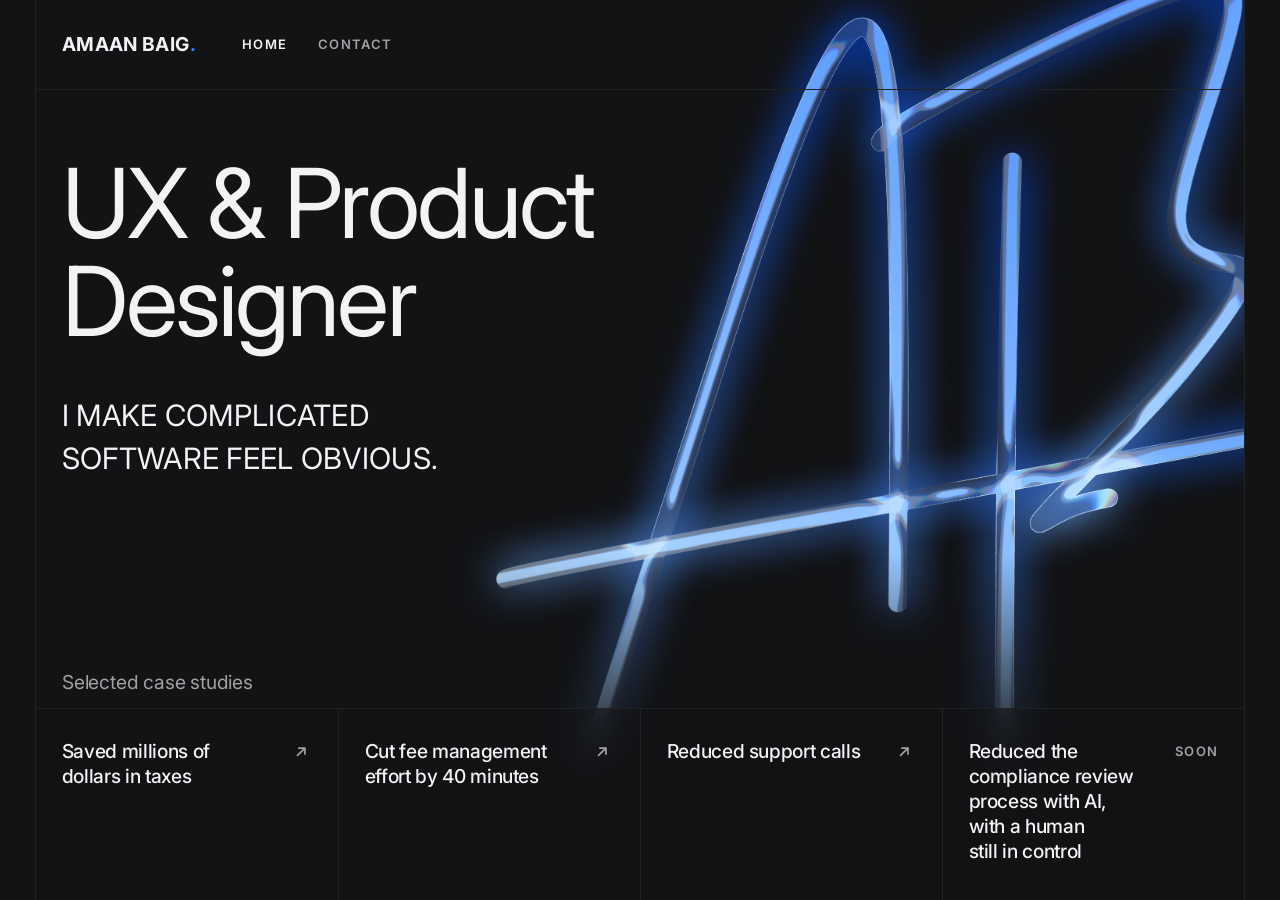
==== index.html @ fe2ef06a "Home: the fourth case study's title, description and preview screens The fourth card now reads "Redu" ====
<!doctype html>
<html lang="en">
<head>
  <meta charset="utf-8">
  <meta name="viewport" content="width=device-width, initial-scale=1">
  <title>Amaan Baig · UX &amp; Product Designer</title>
  <meta name="description" content="Amaan Baig, UX &amp; Product Designer. I make complicated software feel obvious.">
  <link rel="preconnect" href="https://fonts.googleapis.com">
  <link rel="preconnect" href="https://fonts.gstatic.com" crossorigin>
  <link rel="stylesheet" href="https://fonts.googleapis.com/css2?family=Inter:ital,opsz,wght@0,14..32,100..900;1,14..32,100..900&display=swap">
  <link rel="stylesheet" href="styles.css?v=home29">
  <link rel="stylesheet" href="case-studies/case-study.css?v=home29">
  <link rel="stylesheet" href="home.css?v=home29">
</head>
<body>
  <main class="page">
    <!-- has-bg: the signature behind the first screen, with frosted cards and readability patches; drop it to hide them -->
    <div class="home-screen has-bg">
      <header class="site-head">
        <a class="logo" href="./">Amaan Baig<span>.</span></a>
        <nav class="site-nav" aria-label="Main"><a href="./" aria-current="page">Home</a><a href="contact/">Contact</a></nav>
      </header>

      <section class="statement" aria-label="About">
        <h1 class="hero-title">UX &amp; Product Designer</h1>
        <p class="tagline">I make complicated software feel obvious.</p>
      </section>

      <section class="work" aria-labelledby="work-title">
        <header class="sec-head">
          <h2 class="sec-title" id="work-title">Selected case studies</h2>
        </header>
        <div class="cs-list">
          <a class="cs-card" href="case-studies/global-incentive-fee-awards/" data-shot="GIFAcasestudyimages/GIFAherocenter.png">
            <div class="cs-text">
              <h3>Saved millions of dollars in taxes</h3>
              <p>By improving stakeholder visibility and coordination across a complex, multi-stakeholder process.</p>
            </div>
            <span class="cs-arrow" aria-hidden="true"><svg viewBox="0 0 16 16"><path d="M4.5 11.5l7-7M5.5 4.5h6v6"/></svg></span>
          </a>
          <a class="cs-card" href="case-studies/fee-management/" data-shot="Feemanagementcasestudyimages/Heroleft.png">
            <div class="cs-text">
              <h3>Cut fee management effort by 40 minutes</h3>
              <p>By reducing the fee templates a single classroom needed from an average of 9&nbsp;to&nbsp;1.</p>
            </div>
            <span class="cs-arrow" aria-hidden="true"><svg viewBox="0 0 16 16"><path d="M4.5 11.5l7-7M5.5 4.5h6v6"/></svg></span>
          </a>
          <a class="cs-card" href="case-studies/creating-automation/" data-shot="Creatingautomationcasestudyimages/Group%201321317990.png">
            <div class="cs-text">
              <h3>Reduced support calls</h3>
              <p>By making it easy to create a new automation.</p>
            </div>
            <span class="cs-arrow" aria-hidden="true"><svg viewBox="0 0 16 16"><path d="M4.5 11.5l7-7M5.5 4.5h6v6"/></svg></span>
          </a>
          <!-- coming soon: placeholder until the fourth case study is written -->
          <!-- the case study to come: its preview pairs two screens (data-shot in front, data-shot-back behind) -->
          <div class="cs-card soon" data-shot="Stampcasestudyimages/Hero%20Image%20Left.png" data-shot-back="Stampcasestudyimages/Hero%20Image%20right.png">
            <div class="cs-text">
              <h3>Reduced the compliance review process with AI, with a human still in control</h3>
              <p>By designing an AI feature that does all the review work and suggests a final action, with AI reasoning and evidence for humans.</p>
            </div>
          </div>
        </div>
      </section>

    </div>
  </main>
  <script src="home.js?v=home29" defer></script>
</body>
</html>
---- styles.css ----
:root {
  --bg: #121315;
  --stroke: #202123;
  --text: #F2F3F5;
  --text-2: #A1A2A4;
  --surface: #F7F8FA;
  --ghost: #1B1C1F;
  --accent: linear-gradient(180deg, #6BABFF 0%, #0051FF 100%); /* light at the top, deep at the bottom */
  --accent-solid: #367FFF; /* the gradient's midpoint, for small solid marks (squares, dashes) */
  --accent-deep: #0051FF;  /* the gradient's deep end, for hover fills */

  --columns: 4;
  --gutter: 2.75vw;
  --col: calc((100vw - 2 * var(--gutter)) / 4);
  --pad: clamp(20px, 2vw, 32px);
  --ease: cubic-bezier(.16, 1, .3, 1);
}

*,
*::before,
*::after {
  box-sizing: border-box;
}

html,
body {
  margin: 0;
  min-height: 100%;
}

body {
  min-height: 100vh;
  background: var(--bg);
  color: var(--text);
  font-family: "Inter", system-ui, -apple-system, "Segoe UI", Roboto, sans-serif;
  -webkit-font-smoothing: antialiased;
}

/* Fixed background of evenly spaced vertical strokes */
.grid-lines {
  position: fixed;
  inset: 0 var(--gutter);
  display: grid;
  grid-template-columns: repeat(var(--columns), 1fr);
  border-right: 1px solid var(--stroke);
  pointer-events: none;
  z-index: 0;
}

.grid-lines span {
  border-left: 1px solid var(--stroke);
}

.page {
  position: relative;
  z-index: 1;
  min-height: 100vh;
  padding: 0 var(--gutter);
}
---- case-studies/case-study.css ----
/* Case study, divider style (cs1v1.5). Tokens live in /styles.css.
   No background grid: structure comes from real dividers only. Each section is a framed panel that fills
   one screen, so a single scroll snaps cleanly from one section to the next. Layout runs on 3 columns. */

:root {
  --frame: var(--stroke);
  --ghost-2: #1D1F22;
  --sticky-h: 0px;

  /* Type scale: one size per role */
  --t-display: clamp(40px, 5vw, 84px);
  --t-heading: clamp(24px, 2.2vw, 32px);
  --t-section: clamp(18px, 1.5vw, 22px);
  --t-lead: clamp(18px, 1.5vw, 22px);
  --t-body: clamp(16px, 1.25vw, 18px);
  --t-label: 13px;
  --gap-detail: clamp(16px, 1.6vw, 24px); /* headline to its detail text */
  --text-soft: #D9DADD; /* long white passages, a step below headings */
}


.page {
  padding: 0 var(--gutter);
}

/* ---------- shared ---------- */

.lede {
  margin: 0;
  max-width: 46ch;
  font-size: var(--t-lead);
  line-height: 1.4;
  color: var(--text-2);
  text-wrap: pretty;
}

.lede strong {
  font-weight: 500;
  color: var(--text);
}

/* An abbreviation explained on hover or focus: blue gradient text with a matching underline and a tooltip */
.term {
  position: relative;
  z-index: 2;
  font-weight: 500;
  cursor: help;
  outline: none;
}

.term::after {
  content: "";
  position: absolute;
  left: 0;
  right: 0;
  bottom: -2px;
  height: 1px;
  background: linear-gradient(90deg, #6BABFF, #0051FF);
}

.term .tip {
  position: absolute;
  bottom: calc(100% + 10px);
  left: 50%;
  padding: 8px 12px;
  border: 1px solid var(--stroke);
  background: #1E1F22;
  font-size: var(--t-label);
  font-weight: 500;
  line-height: 1.3;
  letter-spacing: 0;
  text-align: left;
  width: max-content;
  max-width: min(280px, 80vw); /* longer explanations wrap */
  color: var(--text);
  opacity: 0;
  visibility: hidden;
  pointer-events: none;
  transform: translate(-50%, 4px);
  transition: opacity .2s, transform .2s var(--ease), visibility .2s;
}

.term:hover .tip,
.term:focus-visible .tip,
.term:focus .tip {
  opacity: 1;
  visibility: visible;
  transform: translate(-50%, 0);
}

.term:focus-visible {
  outline: 2px solid var(--text);
  outline-offset: 3px;
}

/* a term reads in white; the gradient lives in its underline (and in the person icon's line, not its fill) */
.term,
.term .accent {
  color: var(--text);
  background: none;
  -webkit-text-fill-color: currentColor;
}

/* terms at the start of a line open their tooltip from the left edge, so it never runs off the page */
.term .tip-start {
  left: 0;
  transform: translateY(4px);
}

.term:hover .tip-start,
.term:focus-visible .tip-start,
.term:focus .tip-start {
  transform: none;
}

/* a person (persona): a small user icon; the underline runs under icon and word together, as under every
   other term */
.persona-ic {
  display: inline-block;
  width: .9em;
  height: .9em;
  margin-right: .28em;
  vertical-align: -.1em;
  background: currentColor;
  -webkit-mask: url("data:image/svg+xml,%3Csvg xmlns='http://www.w3.org/2000/svg' viewBox='0 0 24 24'%3E%3Ccircle cx='12' cy='7.5' r='4.5'/%3E%3Cpath d='M12 14c-4.4 0-8 2.2-8 5v1.5c0 .8.7 1.5 1.5 1.5h13c.8 0 1.5-.7 1.5-1.5V19c0-2.8-3.6-5-8-5z'/%3E%3C/svg%3E") center / contain no-repeat;
  mask: url("data:image/svg+xml,%3Csvg xmlns='http://www.w3.org/2000/svg' viewBox='0 0 24 24'%3E%3Ccircle cx='12' cy='7.5' r='4.5'/%3E%3Cpath d='M12 14c-4.4 0-8 2.2-8 5v1.5c0 .8.7 1.5 1.5 1.5h13c.8 0 1.5-.7 1.5-1.5V19c0-2.8-3.6-5-8-5z'/%3E%3C/svg%3E") center / contain no-repeat;
}

.accent {
  background: var(--accent);
  -webkit-background-clip: text;
  background-clip: text;
  color: transparent;
}

.m-label {
  display: none;
}

/* Framed panel: outer frame on the gutters, a top rule closes each section off */
.panel {
  position: relative;
  border-left: 1px solid var(--frame);
  border-right: 1px solid var(--frame);
  border-top: 1px solid var(--frame);
}

/* Section header: large faint word behind a strong label */
.sec-head {
  position: relative;
  display: flex;
  align-items: flex-end;
  min-height: clamp(110px, 10vw, 160px);
  padding: 0 var(--pad) clamp(18px, 1.8vw, 28px);
  overflow: hidden;
}

.ghost {
  position: absolute;
  left: calc(var(--pad) - .04em);
  bottom: clamp(4px, .6vw, 10px);
  font-size: clamp(72px, 8.4vw, 140px);
  font-weight: 700;
  line-height: .8;
  letter-spacing: -0.035em;
  white-space: nowrap;
  color: var(--ghost-2);
  pointer-events: none;
  user-select: none;
}

.sec-title {
  position: relative;
  display: flex;
  align-items: center;
  gap: 14px;
  margin: 0;
  font-size: var(--t-section);
  font-weight: 600;
  line-height: 1;
  letter-spacing: .05em;
  text-transform: uppercase;
}

/* One square per challenge; the active one turns blue */
.count {
  display: inline-flex;
  gap: 6px;
  align-self: flex-end;
  margin-bottom: 2px;
}

.count i {
  width: 9px;
  height: 9px;
  background: var(--text);
  opacity: .35;
  transition: opacity .3s, background .3s;
}

.count i.on {
  background: var(--accent-solid);
  opacity: 1;
}

/* ---------- hero ---------- */

.hero {
  display: flex;
  flex-direction: column;
  min-height: 100vh;
}

/* full-bleed screen across the top, edge to edge */
.hero-shot {
  flex: 1 1 auto;
  min-height: 34vh;
  max-height: 46vh;
  margin: 0 calc(var(--gutter) * -1);
  background: var(--surface);
}

/* Three laptops composed in the container. Sizes follow the page width, so the outer edges of the side
   laptops always sit exactly on the left and right frame lines. The centre laptop is in front and larger;
   the side ones are smaller and set back. All three are cut off by the bottom of the container.
   The numbers come from the image files: each laptop body is 1567px wide (1008px tall to the cut), starting
   83px in on the centre and left images and 3px in on the right one, 43px from the top. */
.hero-shot {
  --F: calc(100vw - 2 * var(--gutter)); /* frame width */
  --bc: calc(var(--F) * .52);            /* centre laptop body width */
  --bs: calc(var(--bc) * .73);           /* side laptop body width */
  --t: 7%;                               /* centre laptop top */
  position: relative;
  overflow: hidden;
}

.hero-comp {
  position: absolute;
  inset: 0;
}

.hero-comp img {
  position: absolute;
  display: block;
  height: auto;
  user-select: none;
  -webkit-user-drag: none;
}

.hc-center {
  z-index: 2;
  left: calc(50% - var(--bc) / 2 - var(--bc) * 83 / 1567);
  top: calc(var(--t) - var(--bc) * 43 / 1567);
  width: calc(var(--bc) * 1733 / 1567);
}

.hc-left,
.hc-right {
  top: calc(var(--t) + var(--bc) * 1008 / 1567 * .27 - var(--bs) * 43 / 1567);
  width: calc(var(--bs) * 1653 / 1567);
}

.hc-left {
  left: calc(var(--gutter) - var(--bs) * 83 / 1567);
}

.hc-right {
  left: calc(100% - var(--gutter) - var(--bs) - var(--bs) * 3 / 1567);
}

.hero-body {
  padding: clamp(28px, 3.2vw, 52px) var(--pad) clamp(28px, 3vw, 48px);
  border-left: 1px solid var(--frame);
  border-right: 1px solid var(--frame);
}

.hero h1 {
  margin: 0 0 clamp(14px, 1.4vw, 22px);
  font-size: var(--t-display);
  font-weight: 650;
  line-height: 1.1; /* room between lines when the title wraps, still tight enough to read as one block */
  letter-spacing: -0.025em;
  text-wrap: balance;
}

.hero .lede {
  max-width: 60ch;
}

.facts {
  display: grid;
  grid-template-columns: repeat(3, minmax(0, 1fr));
  margin: 0;
  border: 1px solid var(--frame);
}

.facts > div {
  padding: clamp(16px, 1.6vw, 24px) var(--pad) clamp(22px, 2.2vw, 34px);
}

.facts > div + div {
  border-left: 1px solid var(--frame);
}

.facts dt {
  font-size: var(--t-label);
  font-weight: 600;
  letter-spacing: .1em;
  text-transform: uppercase;
  color: var(--text-2);
}

.facts dd {
  margin: 10px 0 0;
  max-width: 30ch;
  font-size: var(--t-body);
  font-weight: 500;
  line-height: 1.45;
}

/* ---------- the problem ---------- */

.problem {
  display: flex;
  flex-direction: column;
  min-height: 100vh;
  margin-top: clamp(48px, 5vw, 80px);
}

.problem > .lede {
  padding: clamp(20px, 2vw, 32px) var(--pad) clamp(32px, 3.4vw, 56px);
}

.cards {
  display: grid;
  grid-template-columns: repeat(2, minmax(0, 1fr));
  border-top: 1px solid var(--frame);
  border-bottom: 1px solid var(--frame);
}

.card {
  padding: clamp(28px, 3vw, 48px) var(--pad) clamp(36px, 4vw, 64px);
}

.card + .card {
  border-left: 1px solid var(--frame);
}

.card h3 {
  width: max-content;
  max-width: 100%;
  margin: 0 0 clamp(12px, 1.2vw, 18px);
  font-size: var(--t-heading);
  font-weight: 600;
  line-height: 1.15;
  letter-spacing: -0.018em;
}

.card p {
  margin: 0;
  max-width: 46ch;
  font-size: var(--t-body);
  line-height: 1.5;
  color: var(--text-2);
}

/* ---------- project challenges ---------- */

.challenges {
  margin-top: clamp(48px, 5vw, 80px);
  border-bottom: 1px solid var(--frame);
}

/* the section title stays pinned while challenges snap underneath */
/* the title and the CHALLENGE / HOW WE APPROACHED IT row pin together, so the rule under the labels
   is always visible while challenges snap underneath */
.pin {
  position: sticky;
  top: 0;
  z-index: 5;
  background: var(--bg);
}

.ch-labels {
  display: grid;
  grid-template-columns: repeat(3, minmax(0, 1fr));
  border-bottom: 1px solid var(--frame);
}

.ch-labels span {
  padding: 0 var(--pad) clamp(14px, 1.4vw, 20px);
  font-size: var(--t-label);
  font-weight: 600;
  letter-spacing: .1em;
  text-transform: uppercase;
  color: var(--text-2);
}

/* Text columns: each challenge fills the screen below the pinned title and snaps into place.
   Centre column: one continuous image strip spanning both challenges, scrolling with the page. */
.ch-grid {
  display: grid;
  grid-template-columns: repeat(3, minmax(0, 1fr));
  grid-auto-rows: minmax(calc(100vh - var(--sticky-h)), auto);
}

.ch-text.r1, .ch-approach.r1 { grid-row: 1; }
.ch-text.r2, .ch-approach.r2 { grid-row: 2; }
.ch-text { grid-column: 1; }
.ch-approach { grid-column: 3; }


.m-media {
  display: none;
}

.ch-text,
.ch-approach {
  padding: clamp(32px, 3.4vw, 56px) var(--pad);
}

.ch-text {
  display: grid;
  grid-template-columns: auto 1fr;
  column-gap: clamp(14px, 1.4vw, 22px);
  align-content: start;
}

.ch-text .num {
  grid-row: 1;
  font-size: clamp(56px, 5vw, 84px);
  font-weight: 600;
  line-height: .8;
  letter-spacing: -0.04em;
}

.ch-text h3 {
  grid-row: 1;
  align-self: end;
  margin: 0;
  font-size: var(--t-heading);
  font-weight: 600;
  line-height: 1.15;
  letter-spacing: -0.018em;
  text-wrap: balance;
}

.ch-text p {
  grid-column: 1 / -1;
  margin: var(--gap-detail) 0 0;
  max-width: 40ch;
  font-size: var(--t-body);
  line-height: 1.5;
  color: var(--text-2);
  text-wrap: pretty;
}

.ch-approach p {
  margin: 0;
  font-size: var(--t-lead);
  line-height: 1.4;
  letter-spacing: -0.01em;
  color: var(--text-soft);
  text-wrap: pretty;
}

/* the strip spans both challenge rows with one even gap, so it reads as a single continuous column
   (images never regroup to the top of the screen at each snap) */
.ch-media {
  grid-column: 2;
  grid-row: 1 / span 2;
  display: grid;
  align-content: start;
  gap: clamp(16px, 1.6vw, 24px);
  padding: clamp(32px, 3.4vw, 56px) 0;
  border-left: 1px solid var(--frame);
  border-right: 1px solid var(--frame);
}

.shot {
  margin: 0 clamp(16px, 1.6vw, 24px);
  aspect-ratio: 1.55;
  background: var(--surface);
}

.page-end {
  height: 1px;
}

/* ---------- problems & solutions ----------
   Pinned title + squares; each solution fills the screen and snaps. Layout per solution follows the
   reference: (1) screen under the solution, impact beside it; (2) impact under the solution, tall screen
   on the right; (3) impact top right, wide screen across solution + impact. Each column keeps its label. */

.solutions {
  margin-top: clamp(48px, 5vw, 80px);
  border-bottom: 1px solid var(--frame);
}

.sol-row {
  display: grid;
  grid-template-columns: repeat(3, minmax(0, 1fr));
  grid-template-rows: auto 1fr;
  min-height: calc(100vh - var(--sticky-h));
  border-top: 1px solid var(--frame);
}

.sol-row.v1 { grid-template-areas: "prob sol ." "prob shot imp"; }
.sol-row.v2 { grid-template-areas: "prob sol shot" "prob imp shot"; }
.sol-row.v3 { grid-template-areas: "prob sol imp" "prob shot shot"; }

.sol-problem { grid-area: prob; }
.sol-solution { grid-area: sol; }
.sol-impact { grid-area: imp; }
.sol-shot { grid-area: shot; }

.sol-label {
  display: block;
  margin-bottom: clamp(16px, 1.6vw, 22px);
  font-size: var(--t-label);
  font-weight: 600;
  letter-spacing: .1em;
  text-transform: uppercase;
  color: var(--text-2);
}

.sol-problem .sol-label {
  grid-column: 1 / -1;
}

.sol-problem,
.sol-solution,
.sol-impact {
  padding: clamp(32px, 3.4vw, 56px) var(--pad) 0;
}

.sol-problem {
  display: grid;
  grid-template-columns: auto 1fr;
  grid-template-rows: auto auto 1fr;
  column-gap: clamp(14px, 1.4vw, 22px);
  align-content: start;
  border-right: 1px solid var(--frame);
}

.sol-problem .num {
  grid-row: 2;
  font-size: clamp(56px, 5vw, 84px);
  font-weight: 600;
  line-height: .8;
  letter-spacing: -0.04em;
}

.sol-problem h3 {
  grid-row: 2;
  align-self: end;
}

.sol-problem p {
  grid-column: 1 / -1;
  grid-row: 3;
}

.sol-problem h3,
.sol-solution h3 {
  margin: 0;
  font-size: var(--t-heading);
  font-weight: 600;
  line-height: 1.15;
  letter-spacing: -0.018em;
  text-wrap: balance;
}

.sol-problem p,
.sol-solution p {
  margin: var(--gap-detail) 0 0;
  max-width: 40ch;
  font-size: var(--t-body);
  line-height: 1.5;
  color: var(--text-2);
  text-wrap: pretty;
}

.v1 .sol-impact {
  padding-top: clamp(24px, 2.4vw, 36px);
}

.sol-impact ul {
  margin: 0;
  padding: 0;
  list-style: none;
}

.sol-impact li {
  position: relative;
  padding: 0 0 14px 22px;
  font-size: var(--t-lead);
  line-height: 1.4;
  color: var(--text-soft);
}

.sol-impact li::before {
  content: "";
  position: absolute;
  left: 0;
  top: .62em;
  width: 10px;
  height: 2px;
  background: var(--accent-solid);
}

.sol-shot {
  margin: 0;
  padding: clamp(24px, 2.4vw, 36px) var(--pad) clamp(64px, 7vw, 96px); /* room for the floating menu */
}

.sol-shot .shot {
  margin: 0;
}

.v1 .sol-shot .shot { aspect-ratio: 1.15 / 1; }
.v2 .sol-shot { padding-top: clamp(32px, 3.4vw, 56px); }
.v2 .sol-shot .shot { aspect-ratio: 3 / 4; }
.v3 .sol-shot .shot { aspect-ratio: 2.4 / 1; }

.sol-shot figcaption {
  display: flex;
  align-items: center;
  justify-content: space-between;
  gap: 16px;
  margin-bottom: 14px;
  font-size: var(--t-label);
  color: var(--text-2);
}

.thumbs {
  display: flex;
  gap: 8px;
}

/* thumbnails of the screens in a solution; the current one is outlined, the others dimmed */
.thumb {
  display: block;
  width: 24px;
  height: 24px;
  padding: 0;
  border: 0;
  background: var(--surface);
  cursor: pointer;
  opacity: .45;
  transition: opacity .2s;
}

.thumb img {
  display: block;
  width: 100%;
  height: 100%;
  object-fit: cover;
}

.thumb:hover,
.thumb.on {
  opacity: 1;
}

.thumb.on {
  outline: 1px solid var(--text);
  outline-offset: 3px;
}

.thumb:focus-visible {
  outline: 2px solid var(--text);
  outline-offset: 3px;
}

/* the screens of a solution, stacked; the current one fades in, shown whole inside its container */
.sol-view {
  --ip: clamp(10px, 1vw, 16px);
  position: relative;
  display: block;
  width: 100%;
  padding: 0;
  border: 0;
  cursor: zoom-in;
}

.sol-view img {
  position: absolute;
  top: var(--ip);
  left: var(--ip);
  display: block;
  width: calc(100% - 2 * var(--ip));
  height: calc(100% - 2 * var(--ip));
  object-fit: contain;
  opacity: 0;
  transition: opacity .35s var(--ease);
}

.sol-view img.on {
  opacity: 1;
}

/* Device screens that are cut off in the image itself run to the container's edge on the cut sides, so the
   cut lines up with the container instead of floating inside it. --cut (image height / height to the cut)
   pushes the soft shadow under the cut out of view. */
.sol-view {
  overflow: hidden;
}

.sol-view img[data-bleed] {
  height: calc((100% - var(--ip)) * var(--cut));
}

.sol-view img[data-bleed="rb"] {   /* cut on the right and bottom */
  width: calc(100% - var(--ip));
  object-position: right bottom;
}

.sol-view img[data-bleed="lb"] {   /* cut on the left and bottom */
  left: 0;
  width: calc(100% - var(--ip));
  object-position: left bottom;
}

.sol-view img[data-bleed="b"] {    /* cut at the bottom */
  object-position: center bottom;
}

.sol-view:focus-visible {
  outline: 2px solid var(--text);
  outline-offset: 3px;
}

/* ---------- project impact ----------
   Closing section, one screen: a lead sentence, then three outcomes side by side. No figures. */

.impact {
  display: flex;
  flex-direction: column;
  min-height: 100vh;
  margin-top: clamp(48px, 5vw, 80px);
  border-bottom: 1px solid var(--frame);
}

.impact-lead {
  margin: 0;
  padding: clamp(20px, 2vw, 32px) var(--pad) clamp(40px, 4.4vw, 72px);
  max-width: 34ch;
  font-size: var(--t-heading);
  font-weight: 500;
  line-height: 1.25;
  letter-spacing: -0.02em;
  color: var(--text-2);
  text-wrap: balance;
}

.impact-lead strong {
  font-weight: 500;
  color: var(--text);
}

.outcomes {
  display: grid;
  grid-template-columns: repeat(3, minmax(0, 1fr));
  border-top: 1px solid var(--frame);
  border-bottom: 1px solid var(--frame);
}

.outcome {
  padding: clamp(28px, 3vw, 48px) var(--pad) clamp(36px, 4vw, 64px);
}

.outcome + .outcome {
  border-left: 1px solid var(--frame);
}

.tick {
  display: block;
  width: 24px;
  height: 3px;
  margin-bottom: clamp(20px, 2vw, 28px);
  background: var(--accent);
}

.outcome h3 {
  margin: 0;
  font-size: var(--t-heading);
  font-weight: 600;
  line-height: 1.15;
  letter-spacing: -0.018em;
}

.outcome p {
  margin: var(--gap-detail) 0 0;
  max-width: 40ch;
  font-size: var(--t-body);
  line-height: 1.5;
  color: var(--text-2);
  text-wrap: pretty;
}

.to-top {
  font-size: var(--t-label);
  font-weight: 600;
  letter-spacing: .1em;
  text-transform: uppercase;
  color: var(--text-2);
  text-decoration: none;
  transition: color .2s;
}

.to-top:hover,
.to-top:focus-visible {
  color: var(--text);
}

/* ---------- section index ---------- */

.index {
  position: fixed;
  left: 50%;
  bottom: clamp(16px, 2vw, 28px);
  z-index: 20;
  display: flex;
  gap: 2px;
  padding: 4px;
  border: 1px solid var(--stroke);
  background: rgba(18, 19, 21, .82);
  -webkit-backdrop-filter: blur(12px);
  backdrop-filter: blur(12px);
  transform: translateX(-50%);
}

.index a {
  display: flex;
  align-items: center;
  gap: 8px;
  padding: 10px 14px;
  font-size: 13px;
  font-weight: 500;
  color: var(--text-2);
  text-decoration: none;
  white-space: nowrap;
  transition: color .2s, background .2s;
}

.index a span {
  opacity: .6;
  font-variant-numeric: tabular-nums;
}

.index a:hover {
  color: var(--text);
}

.index a[aria-current="true"] {
  color: var(--text);
  background: #1E1F22;
}

.index a[aria-current="true"] span {
  opacity: 1;
  background: var(--accent);
  -webkit-background-clip: text;
  background-clip: text;
  color: transparent;
}

.index a:focus-visible {
  outline: 2px solid var(--text);
  outline-offset: -2px;
}

/* ---------- tablet & phone: one column, normal scrolling ---------- */

@media (max-width: 899px) {
  .hero,
  .problem {
    min-height: 0;
  }

  /* phones: the container is just tall enough to show most of the centre laptop */
  .hero-shot {
    flex: none;
    height: calc(var(--bc) * 1008 / 1567 * .92);
    min-height: 0;
  }

  .facts,
  .cards,
  .ch-labels,
  .ch-grid {
    grid-template-columns: minmax(0, 1fr);
  }

  .facts > div + div,
  .card + .card {
    border-left: 0;
    border-top: 1px solid var(--frame);
  }

  .pin {
    position: relative;
  }

  .ch-labels {
    display: none;
  }

  .ch-grid {
    grid-auto-rows: auto;
  }

  .ch-grid > * {
    grid-column: 1 !important;
    grid-row: auto !important;
  }

  /* phones: each challenge shows its own images inline instead of the shared strip */
  .ch-media {
    display: none;
  }

  .m-media {
    display: grid;
    gap: 12px;
    margin-top: 24px;
  }

  .m-media .shot {
    margin: 0;
  }

  .ch-approach {
    padding-top: 0;
  }

  .sol-row.v1,
  .sol-row.v2,
  .sol-row.v3 {
    grid-template-columns: minmax(0, 1fr);
    grid-template-areas: "prob" "sol" "shot" "imp";
    min-height: 0;
  }

  .sol-shot .shot {
    aspect-ratio: 16 / 10;
  }

  /* each container takes the shape of its screens, so they show as large as the width allows */
  .v2 .sol-shot .shot {
    aspect-ratio: 3 / 4;
  }

  .v3 .sol-shot .shot {
    aspect-ratio: 2 / 1;
  }

  .sol-shot,
  .v2 .sol-shot {
    padding: 20px var(--pad) 0;
  }

  .sol-problem {
    border-right: 0;
  }

  .sol-impact {
    padding-bottom: 24px;
  }

  .impact {
    min-height: 0;
  }

  .outcomes {
    grid-template-columns: minmax(0, 1fr);
  }

  .outcome + .outcome {
    border-left: 0;
    border-top: 1px solid var(--frame);
  }

  .m-label {
    display: block;
    margin-bottom: 12px;
    font-size: var(--t-label);
    font-weight: 600;
    letter-spacing: .1em;
    text-transform: uppercase;
    color: var(--text-2);
  }

  .index a {
    padding: 10px;
  }

  .index a:not([aria-current="true"]) {
    gap: 0;
    font-size: 0;
  }

  .index a span {
    font-size: 13px;
  }
}

/* ---------- one continuous frame ----------
   The outer frame lines run the full length of the page, through the gaps between sections, so the
   sections read as one structure rather than separate boxes. Each section is closed off by the next
   section's top rule, so there are no doubled horizontal lines in the gaps. */
.page {
  position: relative;
}

.page::before {
  content: "";
  position: absolute;
  top: 0;
  bottom: 0;
  left: var(--gutter);
  right: var(--gutter);
  border-left: 1px solid var(--frame);
  border-right: 1px solid var(--frame);
  pointer-events: none;
}

.hero-shot {
  position: relative;
  z-index: 1;
}

.challenges,
.solutions {
  border-bottom: 0;
}

/* ---------- product designs ----------
   Shorter than a screen, so the start of the footer shows below it. Screens sit in a horizontal strip
   that runs off the right edge of the page;
   drag it with the mouse or use the arrows, and the squares by the title track the current screen. */
.impact {
  border-bottom: 0;
}

.designs {
  display: flex;
  flex-direction: column;
  margin-top: clamp(48px, 5vw, 80px);
  border-bottom: 1px solid var(--frame);
}

.designs .sec-head {
  justify-content: space-between;
}

/* previous / next arrows: they tell you the strip moves sideways, and move it one screen per click */
.ds-arrows {
  position: relative;
  display: flex;
  gap: 8px;
}

.ds-arrow {
  display: grid;
  place-items: center;
  width: 44px;
  height: 44px;
  padding: 0;
  border: 1px solid var(--stroke);
  background: transparent;
  color: var(--text);
  cursor: pointer;
  transition: background .2s, border-color .2s, opacity .2s;
}

.ds-arrow svg {
  width: 16px;
  height: 16px;
  fill: none;
  stroke: currentColor;
  stroke-width: 1.5;
}

.ds-arrow:hover:not(:disabled) {
  background: #1E1F22; /* the section menu's highlight */
}

.ds-arrow:focus-visible {
  outline: 2px solid var(--text);
  outline-offset: 2px;
}

.ds-arrow:disabled {
  opacity: .3;
  cursor: default;
}

/* the arrows sit at the right end of the header, centred on the title line */
.ds-head-end {
  position: relative;
  display: flex;
  align-items: center;
  gap: clamp(20px, 2vw, 32px);
  margin-bottom: -11px;
}

/* the viewport runs from the left frame to the right edge of the window, so the next screen peeks in */
.ds-viewport {
  position: relative;
  z-index: 1;
  display: flex;
  align-items: flex-start;
  margin-right: calc(-1 * var(--gutter) - 1px);
  /* the rule under the header, drawn here so the title sits exactly where it does in the other sections;
     it stops at the right frame even though the strip runs on to the window edge */
  background: linear-gradient(var(--frame), var(--frame)) 0 0 / calc(100% - var(--gutter) - 1px) 1px no-repeat;
  overflow: hidden;
}

/* phones only: the arrows under the strip */
.ds-end {
  display: none;
  align-items: center;
  justify-content: space-between;
}

.ds-strip {
  --ds-w: calc((100vw - 2 * var(--gutter)) * .45); /* two screens and the edge of a third in view */
  display: flex;
  gap: var(--pad);
  padding: clamp(32px, 3.4vw, 56px) var(--pad); /* same inset as the other sections' content */
  transition: transform .85s var(--ease);
}

/* desktop: the strip can be dragged sideways with the mouse */
@media (min-width: 900px) {
  .ds-viewport {
    cursor: grab;
    touch-action: pan-y; /* vertical swipes still scroll the page */
    user-select: none;
  }

  .ds-viewport.is-dragging {
    cursor: grabbing;
  }
}

/* each product screen fills its container edge to edge (the screens are full-window captures, so the
   container takes their exact shape), with its label above */
.ds-fig {
  flex: 0 0 var(--ds-w);
  margin: 0;
}

.ds-view {
  position: relative;
  display: block;
  width: 100%;
  aspect-ratio: 1512 / 982;
  padding: 0;
  border: 0;
  background: var(--surface);
  cursor: inherit; /* desktop: the strip's grab cursor */
}

.ds-view img {
  display: block;
  width: 100%;
  height: 100%;
  object-fit: cover;
  pointer-events: none;
}

.ds-view:hover .zoom-ic,
.ds-view:focus-visible .zoom-ic {
  opacity: 1;
  transform: none;
}

.ds-view:focus-visible {
  outline: 2px solid var(--text);
  outline-offset: 3px;
}

/* label above the screen, left, as on the solution screens */
.ds-fig figcaption {
  margin-bottom: 14px;
  font-size: var(--t-label);
  line-height: 1.3;
  color: var(--text-2);
}

@media (prefers-reduced-motion: reduce) {
  .ds-strip { transition: none; }
}

@media (max-width: 899px) {
  .designs {
    min-height: 0;
  }

  /* phones: swipe the strip sideways, one screen at a time */
  .ds-viewport {
    overflow-x: auto;
    scroll-snap-type: x mandatory;
    scrollbar-width: none;
  }

  .ds-viewport::-webkit-scrollbar {
    display: none;
  }

  .ds-strip {
    --ds-w: 82vw;
    gap: 12px;
    width: max-content;
  }

  .ds-fig {
    scroll-snap-align: start;
    scroll-margin-left: var(--pad);
  }

  .ds-viewport {
    display: block;
    padding-bottom: 0;
  }

  .ds-strip {
    padding-bottom: var(--pad);
  }

  /* phones: the arrows move under the strip */
  .ds-head-end {
    display: none;
  }

  .ds-end {
    display: flex;
    justify-content: flex-end;
    padding: 4px var(--pad) clamp(40px, 10vw, 56px);
  }
}

/* ---------- site footer ----------
   Links on the left; two other projects across the remaining two columns; copyright underneath. */
.site-foot {
  position: relative;
  display: flex;
  flex-direction: column;
  min-height: 100vh; /* one screen, so the last snap lands on the footer's top like every other section */
  margin-top: clamp(48px, 5vw, 80px);
  border: 1px solid var(--frame);
  border-bottom: 0;
}

.sf-main {
  flex: 1 1 auto;
  display: grid;
  grid-template-columns: repeat(3, minmax(0, 1fr));
  border-bottom: 1px solid var(--frame);
}

.sf-links {
  display: flex;
  flex-direction: column;
  align-items: flex-start;
  gap: clamp(24px, 2.4vw, 36px);
  padding: clamp(32px, 3.4vw, 56px) var(--pad);
}

.sf-links a,
.sf-head {
  font-size: var(--t-section);
  font-weight: 600;
  line-height: 1;
  letter-spacing: .05em;
  text-transform: uppercase;
}

.sf-links a {
  color: var(--text-2);
  text-decoration: none;
  transition: color .2s;
}

.sf-links a:hover,
.sf-links a:focus-visible {
  color: var(--text);
}

.sf-links a:focus-visible {
  outline: 2px solid var(--text);
  outline-offset: 4px;
}

.sf-links .to-top span {
  display: inline-block;
  margin-left: 6px;
  transition: transform .3s var(--ease);
}

.sf-links .to-top:hover span {
  transform: translateY(-3px);
}

/* the two projects share one heading, so the grid spans both columns; the line between the two columns
   runs the full height of the footer, as the column lines do elsewhere */
.sf-projects {
  grid-column: 2 / span 2;
  display: grid;
  grid-template-columns: repeat(2, minmax(0, 1fr));
  grid-template-rows: auto 1fr;
  background: linear-gradient(var(--frame), var(--frame)) 50% 0 / 1px 100% no-repeat;
}

.sf-head {
  grid-column: 1 / -1;
  margin: 0;
  padding: clamp(32px, 3.4vw, 56px) var(--pad) clamp(28px, 2.8vw, 44px);
  color: var(--text);
}

.op-card {
  display: block;
  padding: 0 var(--pad) clamp(40px, 4vw, 64px);
  color: inherit;
  text-decoration: none;
}

.sf-projects {
  border-left: 1px solid var(--frame);
}

.op-card .shot {
  position: relative;
  overflow: hidden;
  margin: 0 0 clamp(20px, 2vw, 28px);
  aspect-ratio: 16 / 9; /* same shape as the product design screens */
}

/* the project's opening screen: its laptop, centred and cut off by the bottom, as on the home preview;
   on hover it rises a little and the arrow lifts towards the corner */
.op-card .shot img {
  position: absolute;
  left: 50%;
  top: 12%;
  width: 80%;
  height: auto;
  transform: translateX(-50%);
  transition: transform .5s var(--ease);
}

.op-card .op-gifa img { width: 88%; } /* this shot has more margin round its laptop */
.op-card:hover .shot img,
.op-card:focus-visible .shot img { transform: translate(-50%, -4%); }

.op-title {
  display: flex;
  align-items: flex-start;
  justify-content: space-between;
  gap: 16px;
}

.op-arrow {
  flex: none;
  width: 18px;
  height: 18px;
  margin-top: .25em;
  fill: none;
  stroke: var(--text-2);
  stroke-width: 1.5;
  transition: transform .3s var(--ease), stroke .2s;
}

.op-card:hover .op-arrow,
.op-card:focus-visible .op-arrow { stroke: var(--text); transform: translate(2px, -2px); }
.op-card:focus-visible { outline: 2px solid var(--text); outline-offset: -2px; }

.op-card h3 {
  margin: 0;
  font-size: var(--t-heading);
  font-weight: 600;
  line-height: 1.15;
  letter-spacing: -0.018em;
  text-wrap: balance;
}

.op-card p {
  margin: var(--gap-detail) 0 0;
  max-width: 40ch;
  font-size: var(--t-body);
  line-height: 1.5;
  color: var(--text-2);
}

.sf-copy {
  margin: 0;
  padding: clamp(28px, 2.8vw, 40px) var(--pad) clamp(88px, 8vw, 112px); /* clear of the floating menu */
  font-size: var(--t-label);
  color: var(--text-2);
}

.designs {
  border-bottom: 0;
}

@media (max-width: 899px) {
  .site-foot {
    min-height: 0;
  }

  .sf-main,
  .sf-projects {
    grid-template-columns: minmax(0, 1fr);
  }

  .sf-projects {
    grid-column: auto;
    border-left: 0;
    border-top: 1px solid var(--frame);
  }

  .sf-projects {
    background: none;
  }

  .sf-links {
    padding: 48px var(--pad);
  }

  .sf-head {
    padding-top: 48px;
  }
}

/* ---------- challenge images ----------
   Each image sits whole inside its container (nothing is cropped). The label sits inside the container,
   top left, so the containers keep their size and the challenges still fit the screen. Hover or focus shows
   a zoom button; clicking opens the image viewer. */
.ch-fig {
  position: relative;
  margin: 0 clamp(16px, 1.6vw, 24px);
}

.ch-fig figcaption {
  position: absolute;
  top: 14px;
  left: 16px;
  right: 56px;
  z-index: 1;
  font-size: var(--t-label);
  font-weight: 500;
  line-height: 1.3;
  color: #5F6267; /* dark grey on the light container (6:1 contrast) */
  pointer-events: none;
}

.zoom {
  --ip: clamp(10px, 1vw, 16px); /* inset around the image; the top leaves room for the label */
  position: relative;
  display: block;
  width: 100%;
  aspect-ratio: 1.55;
  padding: 0;
  border: 0;
  background: var(--surface);
  cursor: zoom-in;
}

/* placed absolutely so a tall image can never stretch its container */
.zoom img {
  position: absolute;
  top: 40px;
  left: var(--ip);
  display: block;
  width: calc(100% - 2 * var(--ip));
  height: calc(100% - 40px - var(--ip));
  object-fit: contain;
}

.zoom-ic {
  position: absolute;
  z-index: 1;
  top: 10px;
  right: 10px;
  display: grid;
  place-items: center;
  width: 36px;
  height: 36px;
  background: rgba(18, 19, 21, .82);
  color: var(--text);
  opacity: 0;
  transform: scale(.9);
  transition: opacity .2s, transform .2s var(--ease);
}

.zoom-ic svg {
  width: 16px;
  height: 16px;
  fill: none;
  stroke: currentColor;
  stroke-width: 1.5;
}

.zoom:hover .zoom-ic,
.zoom:focus-visible .zoom-ic,
.sol-view:hover .zoom-ic,
.sol-view:focus-visible .zoom-ic {
  opacity: 1;
  transform: none;
}

.zoom:focus-visible {
  outline: 2px solid var(--text);
  outline-offset: 3px;
}

/* touch screens have no hover, so the zoom button always shows */
@media (hover: none) {
  .zoom-ic {
    opacity: 1;
    transform: none;
  }
}

/* ---------- image viewer ----------
   The image fills the window: full height on landscape screens, full width on portrait phones. The label,
   position, close button and arrows float over it on small dark plates, so they never take space from it.
   Arrows are the same buttons as the Product designs strip. */
.lightbox {
  position: fixed;
  inset: 0;
  z-index: 100;
  background: rgba(18, 19, 21, .96);
  -webkit-backdrop-filter: blur(8px);
  backdrop-filter: blur(8px);
  animation: lb-in .25s var(--ease);
}

.lightbox[hidden] {
  display: none;
}

@keyframes lb-in {
  from { opacity: 0; }
}

.lb-stage,
.lb-frame {
  position: absolute;
  inset: 0;
  display: grid;
  place-items: center;
  margin: 0;
}

.lb-img {
  display: block;
  max-width: 100vw;
  max-height: 100vh;
  max-height: 100dvh; /* phones: the visible height, without the browser bars */
  background: var(--surface); /* transparent diagrams stay readable */
  object-fit: contain;
  animation: lb-in .3s var(--ease);
}

.lb-bar {
  position: absolute;
  top: 0;
  left: 0;
  right: 0;
  z-index: 2;
  display: flex;
  align-items: flex-start;
  justify-content: space-between;
  gap: 16px;
  padding: clamp(12px, 1.6vw, 24px);
  pointer-events: none; /* clicks pass through to the backdrop, except on the controls */
}

.lb-bar > *,
.lb-prev,
.lb-next {
  pointer-events: auto;
}

.lb-label {
  margin: 0;
  padding: 12px 14px;
  background: rgba(18, 19, 21, .86);
  font-size: var(--t-label);
  line-height: 1.5;
  color: var(--text);
}

.lb-count {
  margin-left: 10px;
  color: var(--text-2);
  font-variant-numeric: tabular-nums;
}

.lightbox .ds-arrow {
  border-color: rgba(255, 255, 255, .08);
  background: rgba(18, 19, 21, .86);
}

.lightbox .ds-arrow:hover {
  background: #1E1F22;
}

.lb-prev,
.lb-next {
  position: absolute;
  top: 50%;
  z-index: 2;
  transform: translateY(-50%);
}

.lb-prev { left: clamp(12px, 1.6vw, 24px); }
.lb-next { right: clamp(12px, 1.6vw, 24px); }

html.lb-open {
  overflow: hidden;
}

@media (max-width: 899px) {
  .ch-fig {
    margin: 0;
  }

  /* phones: the arrows sit at the bottom corners, clear of the image */
  .lb-prev,
  .lb-next {
    top: auto;
    bottom: 24px;
    transform: none;
  }
}


/* ---------- layouts added for the fee management case study ----------
   Built only from the tokens and parts above, so the two case studies read as one system. */

/* one wide image under a section's lead, closed off by a rule above it (as the problem cards are) */
.wide-shot {
  padding: clamp(32px, 3.4vw, 56px) var(--pad);
  border-top: 1px solid var(--frame);
}

.wide-shot .ch-fig {
  margin: 0;
}

.wide-shot .zoom {
  aspect-ratio: 2.6;
}

/* a strip of screens with a lead above it: the rule moves from the strip to under the header */
.evaluation {
  border-bottom: 0;
}

.evaluation .sec-head {
  border-bottom: 1px solid var(--frame);
}

.evaluation .ds-viewport {
  background: none;
}

.ds-lede {
  max-width: calc(46ch + 2 * var(--pad));
  padding: clamp(32px, 3.4vw, 56px) var(--pad) 0;
}

.evaluation .ds-strip {
  padding-top: clamp(28px, 2.8vw, 44px);
}

/* a problem on its own: problem | what users faced | picture, side by side */
.sol-row.vp {
  grid-template-areas: "prob sol shot";
  grid-template-rows: 1fr;
}

.vp .sol-solution p {
  margin: 0;
  max-width: 30ch;
  font-size: var(--t-lead);
  line-height: 1.4;
  letter-spacing: -0.01em;
  color: var(--text-soft);
}

.vp .sol-shot {
  padding-top: clamp(32px, 3.4vw, 56px);
}

.vp .sol-shot .shot {
  aspect-ratio: 1 / 1;
}

/* designed solution: left column holds the idea (top) and a supporting screen (bottom);
   the main screen fills the two right columns, from the top of the title to the bottom of that screen */
.design {
  margin-top: clamp(48px, 5vw, 80px);
}

.dz-grid {
  display: grid;
  grid-template-columns: repeat(3, minmax(0, 1fr));
  grid-template-rows: auto 1fr;
  gap: clamp(28px, 2.8vw, 44px) calc(2 * var(--pad));
  padding: clamp(32px, 3.4vw, 56px) var(--pad) clamp(64px, 7vw, 96px); /* room for the floating menu */
  border-top: 1px solid var(--frame);
}

.dz-text {
  grid-column: 1;
  grid-row: 1;
}

.dz-text h3 {
  margin: 0;
  font-size: var(--t-heading);
  font-weight: 600;
  line-height: 1.15;
  letter-spacing: -0.018em;
  text-wrap: balance;
}

.dz-text p {
  margin: var(--gap-detail) 0 0;
  max-width: 40ch;
  font-size: var(--t-body);
  line-height: 1.5;
  color: var(--text-2);
  text-wrap: pretty;
}

.dz-grid .ch-fig {
  margin: 0;
}

.dz-main {
  grid-column: 2 / span 2;
  grid-row: 1 / span 2;
}

.dz-main .zoom {
  aspect-ratio: 1800 / 1080;
}

.dz-side {
  grid-column: 1;
  grid-row: 2;
  align-self: end;
}

.dz-side .zoom {
  aspect-ratio: 1200 / 860;
}

@media (max-width: 899px) {
  .wide-shot .zoom {
    aspect-ratio: 1.55;
  }

  .sol-row.vp {
    grid-template-columns: minmax(0, 1fr);
    grid-template-areas: "prob" "sol" "shot";
    min-height: 0;
  }

  .vp .sol-solution {
    padding-top: 20px;
  }

  .vp .sol-shot {
    padding: 20px var(--pad) 32px;
  }

  .dz-grid {
    grid-template-columns: minmax(0, 1fr);
    padding-bottom: 40px;
  }

  .dz-grid > * {
    grid-column: 1;
    grid-row: auto;
  }
}

/* an empty container, waiting for its image, is not clickable */
div.zoom,
div.sol-view {
  cursor: default;
}

/* four outcomes in a 2 × 2 grid: a rule between the columns and between the rows */
.outcomes.four {
  grid-template-columns: repeat(2, minmax(0, 1fr));
}

.outcomes.four .outcome:nth-child(odd) {
  border-left: 0;
}

.outcomes.four .outcome:nth-child(n + 3) {
  border-top: 1px solid var(--frame);
}

@media (max-width: 899px) {
  .outcomes.four {
    grid-template-columns: minmax(0, 1fr);
  }
}

/* other deliverables: one wide frame, kept shorter than the screen so the footer starts to show below it
   (as the product designs do on the GIFA page) */
.deliverables {
  margin-top: clamp(48px, 5vw, 80px);
}

.deliverables .zoom {
  aspect-ratio: auto;
  height: clamp(240px, calc(100vh - 480px), 48vw);
}

@media (max-width: 899px) {
  .deliverables .zoom {
    height: auto;
    aspect-ratio: 1.55;
  }
}

/* sections that fit exactly one screen, so one scroll moves straight to the next section (no extra stop):
   the image takes whatever height is left */
@media (min-width: 900px) {
  .one-screen {
    display: flex;
    flex-direction: column;
    height: 100vh;
    min-height: 0;
  }

  .one-screen .wide-shot {
    flex: 1 1 auto;
    min-height: 0;
    padding-bottom: clamp(64px, 7vw, 96px); /* room for the floating menu */
    display: flex;
    flex-direction: column;
  }

  .one-screen .wide-shot .ch-fig {
    flex: 1 1 auto;
    display: flex;
  }

  .one-screen .wide-shot .zoom {
    aspect-ratio: auto;
    height: 100%;
  }

  .one-screen .dz-grid {
    flex: 1 1 auto;
    min-height: 0;
    grid-template-rows: auto minmax(0, 1fr);
  }

  .one-screen .dz-main {
    display: flex;
    min-height: 0;
  }

  .one-screen .dz-main .zoom {
    aspect-ratio: auto;
    height: 100%;
  }
}


/* solution: a divider between the left column and the main screen, on the same column line as the
   dividers in the other sections, running from the section's top rule to its bottom */
.dz-grid {
  position: relative;
}

.dz-grid::before {
  content: "";
  position: absolute;
  top: 0;
  bottom: 0;
  left: calc(100% / 3);
  width: 1px;
  background: var(--frame);
  pointer-events: none;
}

@media (max-width: 899px) {
  .dz-grid::before {
    display: none;
  }
}

/* Two laptops composed in the hero (fee management): the redesign in front and larger, its left edge on
   the left frame line; the older screen behind, smaller and set back, its right edge on the right frame
   line. Both are cut off by the bottom of the container, like the GIFA laptops. The laptop bodies fill
   their image files edge to edge (1505 × 970 front, 1254 × 813 back). */
.hero-comp.duo {
  --bf: calc(var(--F) * .6);  /* front laptop width */
  --bb: calc(var(--F) * .5);  /* back laptop width */
}

.hd-front {
  z-index: 2;
  left: var(--gutter);
  top: var(--t);
  width: var(--bf);
}

.hd-back {
  left: calc(100% - var(--gutter) - var(--bb));
  top: calc(var(--t) + var(--bf) * 970 / 1505 * .18);
  width: var(--bb);
}

/* diagrams in a strip are shown whole inside the light frame (screens fill it edge to edge) */
.evaluation .ds-view img {
  padding: clamp(10px, 1vw, 16px);
  object-fit: contain;
}

/* wide image (problem): its label sits outside, above the frame on the left, styled like the other labels
   above images; the image is centred in the frame with an even inset all round */
.wide-shot .ch-fig {
  display: flex;
  flex-direction: column;
}

.wide-shot .ch-fig figcaption {
  position: static;
  margin-bottom: 14px;
  font-weight: 400;
  line-height: normal;
  color: var(--text-2);
}

.wide-shot .zoom img {
  top: var(--ip);
  height: calc(100% - 2 * var(--ip));
}

@media (min-width: 900px) {
  .one-screen .wide-shot .zoom {
    flex: 1 1 auto;
    min-height: 0;
    height: auto;
  }
}

/* image viewer opened on a section's only image: no arrows, no count */
.lightbox.lb-single .lb-prev,
.lightbox.lb-single .lb-next,
.lightbox.lb-single .lb-count {
  display: none;
}

/* solution's supporting screen: its label sits above the frame (as on the problem image), and on desktop
   the frame gets shorter when the screen is short, so it never runs into the title and text above it */
.dz-side figcaption {
  position: static;
  margin-bottom: 14px;
  font-weight: 400;
  line-height: normal;
  color: var(--text-2);
}

.dz-side .zoom img {
  top: var(--ip);
  height: calc(100% - 2 * var(--ip));
}

@media (min-width: 900px) {
  .one-screen .dz-side {
    align-self: stretch;
    display: flex;
    flex-direction: column;
    justify-content: flex-end;
    min-height: 0;
  }

  .one-screen .dz-side figcaption {
    flex: none;
  }

  .one-screen .dz-side .zoom {
    flex: 0 1 auto;
    min-height: 0;
  }
}

/* ---------- creating automation ---------- */

/* user problems intro: how the problems were found, above the problem rows */
.up-intro {
  padding: clamp(32px, 3.4vw, 56px) var(--pad);
  border-top: 1px solid var(--frame);
}

.up-intro ul,
.bullets {
  margin: 0;
  padding: 0;
  list-style: none;
}

/* same list style as the impact bullets on GIFA */
.up-intro li,
.bullets li {
  position: relative;
  padding: 0 0 14px 22px;
  font-size: var(--t-lead);
  line-height: 1.4;
  color: var(--text-soft);
}

.up-intro li::before,
.bullets li::before {
  content: "";
  position: absolute;
  left: 0;
  top: .62em;
  width: 10px;
  height: 2px;
  background: var(--accent-solid);
}

/* a problem with its picture across the two right columns */
.sol-row.vw {
  grid-template-areas: "prob shot shot";
  grid-template-rows: 1fr;
}

.vw .sol-shot {
  padding-top: clamp(32px, 3.4vw, 56px);
}

.vw .sol-shot .shot {
  aspect-ratio: 1.55;
}

/* a problem description in more than one paragraph */
.sol-problem .sol-desc {
  grid-column: 1 / -1;
  grid-row: 3;
}

.sol-desc p + p {
  margin-top: 12px;
}

@media (max-width: 899px) {
  .sol-row.vw {
    grid-template-columns: minmax(0, 1fr);
    grid-template-areas: "prob" "shot";
    min-height: 0;
  }

  .vw .sol-shot {
    padding: 20px var(--pad) 32px;
  }
}

/* longer observations: body size, so a column of them stays readable */
.bullets.small li {
  font-size: var(--t-body);
  line-height: 1.5;
  padding-bottom: 12px;
  color: var(--text-2); /* body size is grey across the site; the light colour is for lead-size text */
}

.bullets.small li::before {
  top: .7em;
}

/* design iterations: the idea and the screen across two columns; findings in the third, one cell each,
   divided by rules */
.iter {
  margin-top: clamp(48px, 5vw, 80px);
}

.it-grid {
  display: grid;
  grid-template-columns: repeat(3, minmax(0, 1fr));
  border-top: 1px solid var(--frame);
}

.it-main {
  grid-column: 1 / span 2;
  display: flex;
  flex-direction: column;
  gap: clamp(24px, 2.4vw, 36px);
  padding: clamp(32px, 3.4vw, 56px) var(--pad) clamp(64px, 7vw, 96px); /* room for the floating menu */
  border-right: 1px solid var(--frame);
}

.it-text p {
  margin: 0;
  max-width: 52ch;
  font-size: var(--t-body);
  line-height: 1.5;
  color: var(--text-2);
}

.it-text p + p {
  margin-top: 12px;
}

.it-shot {
  margin: 0;
}

.it-shot .zoom {
  aspect-ratio: 1.6;
}

.it-cell {
  padding: clamp(32px, 3.4vw, 56px) var(--pad);
}

.it-cell + .it-cell {
  border-top: 1px solid var(--frame);
}

@media (min-width: 900px) {
  /* one screen per iteration: the screen takes the height that is left */
  .iter.one-screen .it-grid {
    flex: 1 1 auto;
    min-height: 0;
  }

  .iter .it-shot {
    flex: 1 1 auto;
    min-height: 0;
    display: flex;
  }

  .iter .it-shot .zoom {
    aspect-ratio: auto;
    height: 100%;
  }
}

@media (max-width: 899px) {
  .it-grid {
    grid-template-columns: minmax(0, 1fr);
  }

  .it-main {
    grid-column: 1;
    padding-bottom: 32px;
    border-right: 0;
  }

  .it-cell,
  .it-cell + .it-cell {
    border-top: 1px solid var(--frame);
  }
}

/* short desktop screens: tighter findings cells, so iteration 1's results and observations fit the screen */
@media (min-width: 900px) and (max-height: 800px) {
  .it-cell {
    padding-top: 28px;
    padding-bottom: 28px;
  }
}

/* prototype: the section is one screen, and its frame fills everything below the title */
.prototype {
  margin-top: clamp(48px, 5vw, 80px);
}

/* test results: who was tested, then each result as a large figure with a line under it. Blue for a good
   result, amber for one that needs work */
:root {
  --warn: linear-gradient(180deg, #F5C04A 0%, #E8920F 100%); /* same direction as the blue: light at the top */
}

.tested {
  margin: 0;
  font-size: var(--t-lead);
  line-height: 1.4;
  color: var(--text-2);
}

.tested strong {
  font-weight: 500;
  color: var(--text);
}

.tested .persona-ic {
  margin-right: .5em;
}

.stats {
  display: grid;
  gap: clamp(24px, 2.4vw, 40px);
  margin-top: clamp(28px, 2.8vw, 44px);
}

.stat-num {
  display: block;
  width: max-content;
  font-size: clamp(56px, 5vw, 84px);
  font-weight: 600;
  line-height: .9;
  letter-spacing: -0.04em;
  background: var(--accent);
  -webkit-background-clip: text;
  background-clip: text;
  color: transparent;
}

.stat.warn .stat-num {
  background: var(--warn);
  -webkit-background-clip: text;
  background-clip: text;
}

.stat-text {
  display: block;
  margin-top: 12px;
  max-width: 26ch;
  font-size: var(--t-lead);
  line-height: 1.4;
  color: var(--text-soft);
}

/* the figures side by side, so a results column with observations under it still fits one screen */
.stats {
  grid-template-columns: repeat(2, minmax(0, 1fr));
  column-gap: var(--pad);
}

.stat-num {
  font-size: clamp(48px, 4.4vw, 72px);
}

/* a key phrase in a problem description, highlighted the same way as in the leads */
.sol-desc strong {
  font-weight: 500;
  color: var(--text);
}

/* a live embedded window (a Loom video, a Figma prototype) filling its frame edge to edge */
.zoom.live iframe {
  position: absolute;
  inset: 0;
  display: block;
  width: 100%;
  height: 100%;
  border: 0;
}

/* One laptop in the hero (creating automation): centred, cut off by the bottom of the container. The laptop
   body fills its image file edge to edge (1793 wide). */
.hs-center {
  z-index: 2;
  left: 50%;
  top: var(--t);
  width: calc(var(--F) * .6);
  transform: translateX(-50%);
}

/* an image of a device cut off at the bottom: no label inside the frame, so the image sits in the usual
   inset at the top and sides and runs to the frame's bottom edge, where its cut lines up with the frame */
.zoom.bleed-b img {
  top: var(--ip);
  height: calc(100% - var(--ip));
  object-position: center bottom;
}

/* iteration with a device screen: the frame runs to the bottom of the section (no space under it), and the
   screen spans the frame's full width, cut off by the frame's bottom edge as the laptop itself is */
.it-main.flush {
  padding-bottom: 0;
}

.it-main.flush .zoom.bleed-b {
  overflow: hidden;
}

/* full width, sitting on the frame's bottom edge; on a short screen it keeps the inset at the top and
   loses a little from its (already cut) bottom instead */
.it-main.flush .zoom.bleed-b img {
  top: auto;
  bottom: 0;
  left: 0;
  width: 100%;
  height: auto;
  max-height: calc(100% - var(--ip));
  object-fit: cover;
  object-position: center top;
}

@media (max-width: 899px) {
  /* phones: the frame takes the screen's own shape (plus the inset above it), so nothing is cropped */
  .it-main.flush .it-shot .zoom {
    aspect-ratio: auto;
    height: calc((100vw - 2 * var(--gutter) - 2 * var(--pad)) * 957 / 1793 + clamp(10px, 1vw, 16px));
  }
}

@media (min-width: 900px) {
  /* the frame takes the screen's shape (plus the inset above it) and sits at the bottom of the column, so
     any spare height goes above the frame, between the text and the image, not inside it. On a short screen
     the frame is capped at the height that's left, and the image loses a little of its cut bottom */
  .it-main.flush .it-shot {
    flex: 1 1 0; /* exactly the height that's left under the text, so the frame's cap below applies */
    align-items: flex-end;
  }

  .it-main.flush .it-shot .zoom {
    height: auto;
    aspect-ratio: 1793 / 990;
    max-height: 100%;
  }
}

/* iteration 1 screen: 40px of the light frame above it and at its sides (16px on phones); still flush with
   the frame's bottom edge. The frame's height follows: the screen's height at that width, plus the top
   padding */
.it-main.flush .it-shot {
  --fp: 40px;
  container-type: inline-size;
}

.it-main.flush .zoom.bleed-b img {
  left: var(--fp);
  width: calc(100% - 2 * var(--fp));
  max-height: calc(100% - var(--fp));
}

@media (min-width: 900px) {
  .it-main.flush .it-shot .zoom {
    aspect-ratio: auto;
    height: calc((100cqw - 2 * var(--fp)) * 957 / 1793 + var(--fp));
  }
}

@media (max-width: 899px) {
  .it-main.flush .it-shot {
    --fp: 16px;
  }

  .it-main.flush .it-shot .zoom {
    height: calc((100cqw - 2 * var(--fp)) * 957 / 1793 + var(--fp));
  }
}

/* iteration 1's label: above the frame on the left, outside it, as on the other labelled images */
.it-shot figcaption {
  position: static;
  margin-bottom: 14px;
  font-weight: 400;
  line-height: normal;
  color: var(--text-2);
}

@media (min-width: 900px) {
  .it-main.flush .it-shot {
    flex-direction: column;
    justify-content: flex-end;
    align-items: stretch;
  }

  .it-main.flush .it-shot figcaption {
    flex: none;
  }

  .it-main.flush .it-shot .zoom {
    flex: 0 1 auto;
    min-height: 0;
  }
}

@media (min-width: 900px) {
  /* problem rows with a picture across two columns: the frame fills the height left in the row (one
     screen under the pinned title), so a row never runs past the screen; the picture sits whole inside */
  .vw .sol-shot {
    display: flex;
    flex-direction: column;
  }

  .vw .sol-shot .shot {
    flex: 1 1 0;
    min-height: 0;
    aspect-ratio: auto;
  }
}

/* overview facts: Team and Client, in two equal columns */
.facts {
  grid-template-columns: repeat(2, minmax(0, 1fr));
}

.facts > div:first-child dd {
  max-width: 46ch;
}

@media (max-width: 899px) {
  .facts {
    grid-template-columns: minmax(0, 1fr);
  }
}

/* clear cover over a live window: the page scrolls over it; a click lifts it (see case-study.js) */
.live-cover {
  position: absolute;
  inset: 0;
  z-index: 2;
  padding: 0;
  border: 0;
  background: transparent;
  font: inherit; /* buttons don't take the page font on their own, so the chip would fall back to Arial */
  cursor: pointer;
}

.live-chip {
  position: absolute;
  right: 16px;
  bottom: 16px;
  padding: 9px 14px;
  border: 1px solid rgba(255, 255, 255, .18);
  border-radius: 999px;
  background: rgba(18, 19, 21, .82);
  font-size: var(--t-label);
  font-weight: 500;
  line-height: 1;
  color: var(--text);
  transition: background .2s;
}

.live-cover:hover .live-chip,
.live-cover:focus-visible .live-chip {
  background: var(--accent-deep);
}

.live-cover:focus-visible {
  outline: 2px solid var(--text);
  outline-offset: 3px;
}

/* ---------- site header ----------
   Shared by every page: the name, then Home and Contact close beside it on the left (the right side stays
   open, for the home page's signature), closed off by a rule. On wide screens it follows the smaller of width
   and height, like the home page, so first screens fit. */
.site-head {
  display: flex;
  align-items: center;
  justify-content: flex-start;
  gap: clamp(40px, 3.6vw, 64px);
  min-height: clamp(88px, 7vw, 112px);
  padding: 0 var(--pad);
  border-left: 1px solid var(--frame);
  border-right: 1px solid var(--frame);
  border-bottom: 1px solid var(--frame);
}

@media (min-width: 900px) {
  .site-head { min-height: clamp(60px, min(7vw, 11.2vh), 112px); }
}

@media (max-width: 899px) {
  .site-head { gap: 32px; }
}

.logo { font-size: var(--t-section); font-weight: 700; letter-spacing: .02em; text-transform: uppercase; color: var(--text); text-decoration: none; }
.logo span { color: var(--accent-solid); }
.site-nav { display: flex; gap: clamp(24px, 2.4vw, 40px); }
.site-nav a { font-size: var(--t-label); font-weight: 600; letter-spacing: .1em; text-transform: uppercase; color: var(--text-2); text-decoration: none; transition: color .2s; }
.site-nav a:hover,
.site-nav a[aria-current="page"] { color: var(--text); }
.site-nav a:focus-visible,
.logo:focus-visible { outline: 2px solid var(--text); outline-offset: 4px; }

/* case studies: the header opens the first screen; once it has scrolled away it floats (case-study.js),
   hidden while you read down, back when you scroll up or point at the top edge. The slot keeps its place,
   so nothing moves when it lifts out; floating, it's a slimmer bar, so it covers less of the section. */
.head-slot { flex: none; }

.head-slot.floating .site-head {
  position: fixed;
  top: 0;
  left: var(--gutter);
  right: var(--gutter);
  z-index: 40;
  min-height: 64px;
  background: var(--bg);
  transform: translateY(-101%);
  transition: transform .45s var(--ease);
}

.head-slot.floating.shown .site-head { transform: none; }

@media (prefers-reduced-motion: reduce) {
  .head-slot.floating .site-head { transition: none; }
}
---- home.css ----
/* Home page. Built on the tokens in styles.css and the shared parts in case-studies/case-study.css
   (header, labels, frame lines), so it reads as one system with the case studies. */
.home-screen { position: relative; display: flex; flex-direction: column; min-height: 100vh; overflow: clip; }

/* the signature: large on the right, at its own proportions, running off the top and the right frame line.
   A CSS background, so the browser offers no "save image" or drag; a lossless WebP of the uploaded PNG.
   Everything that belongs to it is under .has-bg: drop that class from .home-screen to hide it. */
.has-bg::before {
  content: ""; position: absolute; left: 30%; top: -8%; width: 93%; z-index: -1;
  aspect-ratio: 1440 / 1334; background: url(assets/home-bg.webp?v=4) center / 100% 100% no-repeat; pointer-events: none;
}

/* hero: the role is the title; the statement under it says what that means */
.statement { display: flex; flex-direction: column; align-items: flex-start; padding: clamp(40px, 12vw, 64px) var(--pad);
  border-left: 1px solid var(--frame); border-right: 1px solid var(--frame); }
.hero-title { margin: 0; max-width: 11.5ch; font-size: clamp(48px, 13vw, 64px); font-weight: 400; line-height: 1.02; letter-spacing: -0.03em; }
.tagline { margin: clamp(18px, 2.4vw, 40px) 0 0; max-width: 24ch; font-size: clamp(18px, 4.6vw, 22px); font-weight: 400; line-height: 1.35;
  letter-spacing: .01em; text-transform: uppercase; color: var(--text); } /* uppercase wants its tracking opened a touch */

/* case studies: a quiet label, then four cards. The label is the home page's own: the case studies keep their
   bold uppercase section titles, which they need to find their way round long pages */
.work { border-left: 1px solid var(--frame); border-right: 1px solid var(--frame); }
.work .sec-head { min-height: 0; padding-top: clamp(28px, 3.4vw, 52px); padding-bottom: clamp(24px, 2.6vw, 40px); border-bottom: 1px solid var(--frame); }
.work .sec-title { font-size: var(--t-lead); font-weight: 400; letter-spacing: -0.005em; text-transform: none; color: var(--text-2); }
.cs-list { display: grid; grid-template-columns: repeat(4, minmax(0, 1fr)); }
.has-bg .cs-list { background: rgba(18, 19, 21, .5); -webkit-backdrop-filter: blur(12px); backdrop-filter: blur(12px); } /* frosted: the signature softens behind the cards */
.cs-card { position: relative; display: flex; flex-direction: column; padding: clamp(22px, 2.4vw, 40px) var(--pad) clamp(28px, 3vw, 48px); color: inherit; text-decoration: none; transition: background .25s, opacity .3s, border-color .3s; }
.cs-card + .cs-card { border-left: 1px solid var(--frame); }
/* the card title: the lead size in medium, on the headings' tracking */
.cs-card h3 { margin: 0; padding-right: 40px; font-size: var(--t-lead); font-weight: 500; line-height: 1.3; letter-spacing: -0.018em; text-wrap: balance; }
.cs-card p { margin: clamp(10px, 1vw, 16px) 0 0; max-width: 40ch; font-size: var(--t-body); line-height: 1.5; color: var(--text-2); }
/* a bare arrow beside the title's first line says the card opens; it lifts towards the corner on hover */
.cs-arrow { position: absolute; top: clamp(22px, 2.4vw, 40px); right: var(--pad); display: grid; place-items: center; width: 24px; height: calc(var(--t-lead) * 1.3); color: var(--text-2); transition: color .2s, transform .5s var(--ease); }
.cs-arrow svg { width: 18px; height: 18px; fill: none; stroke: currentColor; stroke-width: 1.5; transition: transform .3s var(--ease); }
.cs-card:hover { background: rgba(255, 255, 255, .04); }
.cs-card:hover .cs-arrow { color: var(--text); }
.cs-card:hover .cs-arrow svg { transform: translate(2px, -2px); }
/* one card in focus: the others step back */
.cs-list:has(.cs-card:hover) .cs-card:not(:hover),
.cs-list:has(.cs-card:focus-visible) .cs-card:not(:focus-visible),
.home-screen.previewing .cs-card:not(.active) { opacity: .35; }
/* the fourth case study, not written yet: a full card, with "Soon" in the arrow's colour where the others have
   their arrow; it has no page or preview, and its cursor says so */
.cs-card.soon h3 { padding-right: 64px; }
.cs-card.soon::after { content: "Soon"; position: absolute; top: clamp(22px, 2.4vw, 40px); right: var(--pad); line-height: calc(var(--t-lead) * 1.3);
  font-size: var(--t-label); font-weight: 600; letter-spacing: .1em; text-transform: uppercase; color: var(--text-2); }

@media (max-width: 899px) {
  .cs-list { grid-template-columns: 1fr; }
  .cs-card + .cs-card { border-left: 0; border-top: 1px solid var(--frame); }
  .statement { border-bottom: 1px solid var(--frame); }
  /* phones: the signature gets its own space under the words, not behind them, and stays on the screen while
     the cards scroll over it; the end of the cards carries it away. Sticky inside the first screen, so CSS
     alone does it */
  .has-bg .statement { padding-bottom: 86vw; }
  .has-bg::before { order: -1; position: sticky; top: 0; left: auto; width: auto; flex: none;
    height: 100svh; margin-bottom: -100svh; aspect-ratio: auto; background-size: 100% auto; background-position: center 296px; }
}

/* hover preview (pointer screens; built by home.js): a light panel covers the hero, the case study's laptop sits
   in it with air above, cut off where the panel meets the cards, and the hovered card rises to meet the panel,
   so card and panel read as one light shape. Touch screens keep plain links. */
.cs-preview { display: none; }
@media (hover: hover) and (min-width: 900px) {
  .home-screen { --lift: clamp(104px, calc(var(--u) * 9), 176px); }
  .cs-preview {
    display: block; position: absolute; left: 0; right: 0; top: var(--pv-head, 0); bottom: calc(var(--pv-bottom, 0px) + var(--lift)); z-index: 2;
    container-type: size; background: var(--surface); overflow: hidden; color: inherit;
    clip-path: inset(100% 0 0 0); transition: clip-path .5s var(--ease); pointer-events: none;
  }
  .home-screen.previewing .cs-preview { clip-path: inset(0); pointer-events: auto; }
  /* sized on the panel's height (container units), so the space above the laptop holds on every screen */
  .cs-preview img {
    position: absolute; left: 50%; top: max(56px, 19cqh); width: min(67cqw, 140cqh); height: auto;
    transform: translate(-50%, 28px); opacity: 0; transition: opacity .35s, transform .6s var(--ease);
  }
  .cs-preview img:nth-child(1) { top: max(48px, 16cqh); width: min(76cqw, 159cqh); } /* GIFA: more margin round its laptop */
  /* the case study to come: an empty screen-shaped frame in the laptop's place, until its image is added */
  .pv-empty { position: absolute; left: 50%; top: max(56px, 19cqh); width: min(58cqw, 121cqh); aspect-ratio: 1.6; display: grid; place-items: center;
    border-radius: 14px 14px 0 0; background: #E7E8EB; color: #8A8C91; font-size: var(--t-label); font-weight: 600; letter-spacing: .1em; text-transform: uppercase;
    transform: translate(-50%, 28px); opacity: 0; transition: opacity .35s, transform .6s var(--ease); }
  .pv-empty > span { margin-top: -18%; }
  .pv-empty.on { opacity: 1; transform: translate(-50%, 0); transition-delay: .08s; }
  /* two screens for one case study: the second sits behind, up and to the right, a little smaller */
  .pv-pair { position: absolute; inset: 0; opacity: 0; transform: translateY(28px); transition: opacity .35s, transform .6s var(--ease); }
  .pv-pair.on { opacity: 1; transform: none; transition-delay: .08s; }
  .pv-pair img { position: absolute; height: auto; opacity: 1; transform: none; transition: none; }
  /* the pair is centred as one group, and the back screen stays inside the panel */
  /* (stated with .cs-preview so they outrank the single-laptop rules) the front screen overlaps the back one */
  /* both are cut off where the panel meets the cards, like the single laptops; the front one is larger and
     overlaps the back one */
  .cs-preview .pv-pair { --wf: min(52cqw, 127cqh); --wb: min(44cqw, 108cqh); --ov: calc(var(--wb) * .2);
    --x: calc(50cqw - (var(--wf) + var(--wb) - var(--ov)) / 2); } /* the pair centred as one group */
  .cs-preview .pv-pair img.pv-back { left: calc(var(--x) + var(--wf) - var(--ov)); top: auto; bottom: 0; width: var(--wb); }
  .cs-preview .pv-pair img.pv-front { left: var(--x); top: auto; bottom: 0; width: var(--wf); }
  .cs-preview img.on { opacity: 1; transform: translate(-50%, 0); transition-delay: .08s; }

  /* at rest a card is only as tall as its title: the description hangs just under the title, outside the card,
     and comes into view when the raised card lifts title and description together; the row itself doesn't move */
  .cs-card { padding-bottom: clamp(24px, calc(var(--u) * 2.8), 44px); }
  .cs-card h3, .cs-card p { transition: color .25s; }
  .cs-text { position: relative; transition: transform .5s var(--ease); }
  .cs-text p { position: absolute; left: 0; right: 0; top: 100%; opacity: 0; transition: opacity .3s, color .25s; }
  .cs-card.active .cs-text p { opacity: 1; }
  .cs-card::before { content: ""; position: absolute; left: 0; right: 0; bottom: 100%; height: 0; background: var(--surface); transition: height .5s var(--ease); }
  .cs-card.active { z-index: 3; background: var(--surface); }
  .cs-card.active::before { height: var(--lift); }
  .cs-card.active .cs-text, .cs-card.active .cs-arrow, .cs-card.soon.active::after { transform: translateY(calc(var(--lift) * -1)); }
  .cs-card.soon::after { transition: transform .5s var(--ease), color .25s; }
  .cs-card.soon.active::after { color: #5B5D62; }
  .cs-card.active h3 { color: var(--bg); }
  .cs-card.active p { color: #5B5D62; }
  .cs-card.active .cs-arrow { color: var(--bg); }
  .cs-card.active .cs-arrow svg { transform: translate(2px, -2px); }

  /* the hero and the label step out of the way, and so do the lines round the panel and the raised card */
  .statement > *, .work .sec-head > * { transition: opacity .3s; }
  .home-screen.previewing .statement > *, .home-screen.previewing .work .sec-head > * { opacity: 0; }
  .site-head, .statement, .work, .work .sec-head { transition: border-color .3s; }
  .home-screen.previewing .site-head, .home-screen.previewing .work .sec-head { border-bottom-color: transparent; }
  .home-screen.previewing .statement, .home-screen.previewing .work { border-left-color: transparent; border-right-color: transparent; }
  /* the raised card's own divider takes its light colour, and its rise covers the divider too, so its edge is
     one clean line from top to bottom; the next card's divider steps out */
  .home-screen.previewing .cs-card.active { border-left-color: var(--surface); }
  .home-screen.previewing .cs-card.active + .cs-card { border-left-color: transparent; }
  .cs-card + .cs-card::before { left: -1px; }
}

/* the cursor over a case study (home.js): a flat dark pill with the site's arrow in the brand gradient and
   "View case study"; the arrow sits where the pointer is */
.cs-cursor { display: none; }
@media (hover: hover) and (min-width: 900px) {
  .cs-card[href], .cs-card.soon, .cs-preview { cursor: none; }
  .cs-cursor {
    display: flex; align-items: center; gap: 10px; position: fixed; left: 0; top: 0; z-index: 60; pointer-events: none;
    padding: 11px 18px 11px 14px; margin: -22px 0 0 -24px; border-radius: 999px; background: #111214;
    font-size: 15px; font-weight: 500; letter-spacing: -0.005em; line-height: 1; color: var(--text); white-space: nowrap;
    opacity: 0; scale: .6; transform-origin: 24px 22px; transition: opacity .2s, scale .3s var(--ease);
  }
  .cs-cursor.on { opacity: 1; scale: 1; }
  .cs-cursor svg { flex: none; width: 18px; height: 18px; }
  /* over the fourth card: a light grey pill, no arrow, "Case study coming soon" */
  .cs-cursor.soon { padding: 11px 18px; background: #DCDDDF; color: var(--bg); }
  .cs-cursor.soon svg { display: none; }
}
/* entrance: the title rises in, then the statement and the case studies, and the signature fades up last */
@keyframes rise { from { opacity: 0; transform: translateY(24px); } }
@keyframes glow { from { opacity: 0; } }
.hero-title { animation: rise .9s var(--ease) both .1s; }
.tagline { animation: rise .9s var(--ease) both .25s; }
.work { animation: rise .9s var(--ease) both .4s; }
.has-bg::before { animation: glow 1.4s ease-out both .45s; }

@media (prefers-reduced-motion: reduce) {
  .hero-title, .tagline, .work, .has-bg::before { animation: none; }
  .cs-preview, .cs-preview img, .cs-text, .cs-arrow, .cs-card::before { transition: none !important; }
  .cs-cursor { transition: none; scale: 1; }
}

/* fit: on wide screens the first screen always fits the window. Sizes follow --u, one hundredth of the width
   or 1.6 hundredths of the height, whichever is smaller (they agree at 16:10), so short windows scale down
   instead of scrolling. Phones scroll, so they keep the shared sizes. */
@media (min-width: 900px) {
  .home-screen {
    --u: min(1vw, 1.6vh);
    --t-heading: clamp(20px, calc(var(--u) * 2.2), 32px);
    --t-body: clamp(14px, calc(var(--u) * 1.25), 18px);
    --gap-detail: clamp(10px, calc(var(--u) * 1.6), 24px);
  }
  .statement { padding: clamp(28px, calc(var(--u) * 5), 88px) var(--pad) 0; }
  /* "UX & Product" runs to the middle of the frame, the column line the signature starts from (the line is
     6 ems wide); short windows hold it back */
  .home-screen { --title: clamp(48px, min(calc((47.25vw - var(--pad)) / 6), calc(var(--u) * 8.4)), 168px); }
  .hero-title { font-size: var(--title); }
  /* the signature follows the title: its "A" rises from where "UX & Product" ends (6 ems), so the two stay
     close on every window, including wide, short ones where the title can't reach the middle line */
  /* it's never wider than 1.4 window heights, so on wide, short windows it stays the size it has at 16:10 and
     its crossbar stays above the cards */
  .has-bg::before { --sigw: min(93%, 140vh); width: var(--sigw); left: calc(var(--pad) + var(--title) * 5.97 - var(--sigw) * .213);
    /* it fades out as it reaches the cards, so the row sits on calm ground */
    -webkit-mask-image: linear-gradient(#000 60%, transparent 81%); mask-image: linear-gradient(#000 60%, transparent 81%); }
  .tagline { margin-top: clamp(20px, calc(var(--u) * 3.4), 64px); font-size: clamp(18px, calc(var(--u) * 2.3), 44px); line-height: 1.45; }
  .work { margin-top: auto; }
  /* the label sits close to the cards it heads */
  .work .sec-head { padding-top: clamp(16px, calc(var(--u) * 2.4), 40px); padding-bottom: clamp(10px, calc(var(--u) * 1.2), 20px); }
  .cs-card { padding-top: clamp(16px, calc(var(--u) * 2.4), 40px); }
  .cs-arrow, .cs-card.soon::after { top: clamp(16px, calc(var(--u) * 2.4), 40px); }
}
/* very short wide windows (about 600px tall): the title gives up a little size */
@media (min-width: 900px) and (max-height: 620px) {
  .statement { padding-top: 24px; }
  .home-screen { --title: clamp(44px, calc(var(--u) * 7), 168px); }
  .tagline { margin-top: 16px; line-height: 1.35; }
}
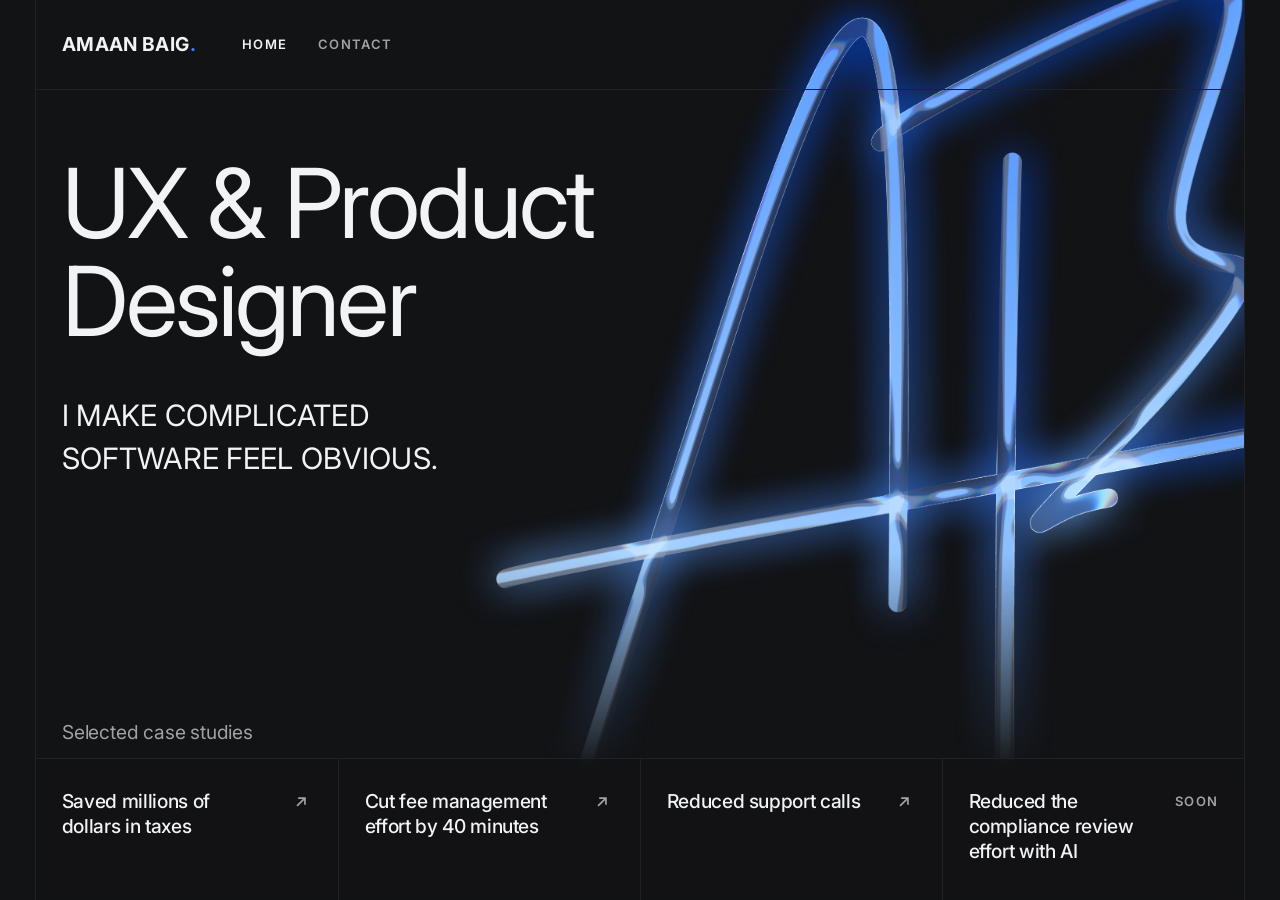
==== commit ce637c54: "Home: shorter title for the fourth case study "Reduced the compliance review effort with AI".  Co-Au" ====
--- a/index.html
+++ b/index.html
@@ -8,9 +8,9 @@
   <link rel="preconnect" href="https://fonts.googleapis.com">
   <link rel="preconnect" href="https://fonts.gstatic.com" crossorigin>
   <link rel="stylesheet" href="https://fonts.googleapis.com/css2?family=Inter:ital,opsz,wght@0,14..32,100..900;1,14..32,100..900&display=swap">
-  <link rel="stylesheet" href="styles.css?v=home29">
-  <link rel="stylesheet" href="case-studies/case-study.css?v=home29">
-  <link rel="stylesheet" href="home.css?v=home29">
+  <link rel="stylesheet" href="styles.css?v=home31">
+  <link rel="stylesheet" href="case-studies/case-study.css?v=home31">
+  <link rel="stylesheet" href="home.css?v=home31">
 </head>
 <body>
   <main class="page">
@@ -30,15 +30,17 @@
         <header class="sec-head">
           <h2 class="sec-title" id="work-title">Selected case studies</h2>
         </header>
+        <!-- each card's preview repeats its case study's opening composition: data-shot alone (one laptop),
+             with data-shot-back (two), or with data-shot-left and data-shot-right (three) -->
         <div class="cs-list">
-          <a class="cs-card" href="case-studies/global-incentive-fee-awards/" data-shot="GIFAcasestudyimages/GIFAherocenter.png">
+          <a class="cs-card" href="case-studies/global-incentive-fee-awards/" data-shot="GIFAcasestudyimages/GIFAherocenter.png" data-shot-left="GIFAcasestudyimages/GIFAheroleft.png" data-shot-right="GIFAcasestudyimages/GIFAheroright.png">
             <div class="cs-text">
               <h3>Saved millions of dollars in taxes</h3>
               <p>By improving stakeholder visibility and coordination across a complex, multi-stakeholder process.</p>
             </div>
             <span class="cs-arrow" aria-hidden="true"><svg viewBox="0 0 16 16"><path d="M4.5 11.5l7-7M5.5 4.5h6v6"/></svg></span>
           </a>
-          <a class="cs-card" href="case-studies/fee-management/" data-shot="Feemanagementcasestudyimages/Heroleft.png">
+          <a class="cs-card" href="case-studies/fee-management/" data-shot="Feemanagementcasestudyimages/Heroleft.png" data-shot-back="Feemanagementcasestudyimages/Heroright.png">
             <div class="cs-text">
               <h3>Cut fee management effort by 40 minutes</h3>
               <p>By reducing the fee templates a single classroom needed from an average of 9&nbsp;to&nbsp;1.</p>
@@ -53,10 +55,10 @@
             <span class="cs-arrow" aria-hidden="true"><svg viewBox="0 0 16 16"><path d="M4.5 11.5l7-7M5.5 4.5h6v6"/></svg></span>
           </a>
           <!-- coming soon: placeholder until the fourth case study is written -->
-          <!-- the case study to come: its preview pairs two screens (data-shot in front, data-shot-back behind) -->
+          <!-- the case study to come; its preview pairs two screens like Fee management (data-shot in front, data-shot-back behind) -->
           <div class="cs-card soon" data-shot="Stampcasestudyimages/Hero%20Image%20Left.png" data-shot-back="Stampcasestudyimages/Hero%20Image%20right.png">
             <div class="cs-text">
-              <h3>Reduced the compliance review process with AI, with a human still in control</h3>
+              <h3>Reduced the compliance review effort with AI</h3>
               <p>By designing an AI feature that does all the review work and suggests a final action, with AI reasoning and evidence for humans.</p>
             </div>
           </div>
@@ -65,6 +67,6 @@
 
     </div>
   </main>
-  <script src="home.js?v=home29" defer></script>
+  <script src="home.js?v=home31" defer></script>
 </body>
 </html>
--- a/home.css
+++ b/home.css
@@ -69,31 +69,31 @@
     clip-path: inset(100% 0 0 0); transition: clip-path .5s var(--ease); pointer-events: none;
   }
   .home-screen.previewing .cs-preview { clip-path: inset(0); pointer-events: auto; }
-  /* sized on the panel's height (container units), so the space above the laptop holds on every screen */
-  .cs-preview img {
-    position: absolute; left: 50%; top: max(56px, 19cqh); width: min(67cqw, 140cqh); height: auto;
-    transform: translate(-50%, 28px); opacity: 0; transition: opacity .35s, transform .6s var(--ease);
-  }
-  .cs-preview img:nth-child(1) { top: max(48px, 16cqh); width: min(76cqw, 159cqh); } /* GIFA: more margin round its laptop */
-  /* the case study to come: an empty screen-shaped frame in the laptop's place, until its image is added */
+  /* each preview repeats its case study's opening: the same laptops in the same places and proportions
+     (case-study.css, hero-comp), laid out on the panel. --F is the composition's width: the panel's, or less on
+     short windows so the laptops keep their air above; the numbers come from the image files, as there */
+  .pv-comp { position: absolute; inset: 0; --F: min(100cqw, 290cqh); --o: calc((100cqw - var(--F)) / 2); --t: max(36px, 10cqh);
+    opacity: 0; transform: translateY(28px); transition: opacity .35s, transform .6s var(--ease); }
+  .pv-comp.on { opacity: 1; transform: none; transition-delay: .08s; }
+  .pv-comp img { position: absolute; display: block; height: auto; }
+  /* one laptop (Creating Automation) */
+  .solo .pv-center { z-index: 2; left: 50%; top: var(--t); width: calc(var(--F) * .6); transform: translateX(-50%); }
+  /* two (Fee management, Stamp): the front one on the left, the other behind it on the right */
+  .duo { --bf: calc(var(--F) * .6); --bb: calc(var(--F) * .5); }
+  .duo .pv-front { z-index: 2; left: var(--o); top: var(--t); width: var(--bf); }
+  .duo .pv-back { left: calc(var(--o) + var(--F) - var(--bb)); top: calc(var(--t) + var(--bf) * 970 / 1505 * .18); width: var(--bb); }
+  /* three (GIFA): the centre one in front and larger, the side ones smaller and set back */
+  .trio { --bc: calc(var(--F) * .52); --bs: calc(var(--bc) * .73); }
+  .trio .pv-center { z-index: 2; left: calc(50cqw - var(--bc) / 2 - var(--bc) * 83 / 1567); top: calc(var(--t) - var(--bc) * 43 / 1567); width: calc(var(--bc) * 1733 / 1567); }
+  .trio .pv-left, .trio .pv-right { top: calc(var(--t) + var(--bc) * 1008 / 1567 * .27 - var(--bs) * 43 / 1567); width: calc(var(--bs) * 1653 / 1567); }
+  .trio .pv-left { left: calc(var(--o) - var(--bs) * 83 / 1567); }
+  .trio .pv-right { left: calc(var(--o) + var(--F) - var(--bs) - var(--bs) * 3 / 1567); }
+  /* the case study to come, until its images are in: an empty screen-shaped frame */
   .pv-empty { position: absolute; left: 50%; top: max(56px, 19cqh); width: min(58cqw, 121cqh); aspect-ratio: 1.6; display: grid; place-items: center;
     border-radius: 14px 14px 0 0; background: #E7E8EB; color: #8A8C91; font-size: var(--t-label); font-weight: 600; letter-spacing: .1em; text-transform: uppercase;
     transform: translate(-50%, 28px); opacity: 0; transition: opacity .35s, transform .6s var(--ease); }
   .pv-empty > span { margin-top: -18%; }
   .pv-empty.on { opacity: 1; transform: translate(-50%, 0); transition-delay: .08s; }
-  /* two screens for one case study: the second sits behind, up and to the right, a little smaller */
-  .pv-pair { position: absolute; inset: 0; opacity: 0; transform: translateY(28px); transition: opacity .35s, transform .6s var(--ease); }
-  .pv-pair.on { opacity: 1; transform: none; transition-delay: .08s; }
-  .pv-pair img { position: absolute; height: auto; opacity: 1; transform: none; transition: none; }
-  /* the pair is centred as one group, and the back screen stays inside the panel */
-  /* (stated with .cs-preview so they outrank the single-laptop rules) the front screen overlaps the back one */
-  /* both are cut off where the panel meets the cards, like the single laptops; the front one is larger and
-     overlaps the back one */
-  .cs-preview .pv-pair { --wf: min(52cqw, 127cqh); --wb: min(44cqw, 108cqh); --ov: calc(var(--wb) * .2);
-    --x: calc(50cqw - (var(--wf) + var(--wb) - var(--ov)) / 2); } /* the pair centred as one group */
-  .cs-preview .pv-pair img.pv-back { left: calc(var(--x) + var(--wf) - var(--ov)); top: auto; bottom: 0; width: var(--wb); }
-  .cs-preview .pv-pair img.pv-front { left: var(--x); top: auto; bottom: 0; width: var(--wf); }
-  .cs-preview img.on { opacity: 1; transform: translate(-50%, 0); transition-delay: .08s; }
 
   /* at rest a card is only as tall as its title: the description hangs just under the title, outside the card,
      and comes into view when the raised card lifts title and description together; the row itself doesn't move */
@@ -153,7 +153,7 @@
 
 @media (prefers-reduced-motion: reduce) {
   .hero-title, .tagline, .work, .has-bg::before { animation: none; }
-  .cs-preview, .cs-preview img, .cs-text, .cs-arrow, .cs-card::before { transition: none !important; }
+  .cs-preview, .pv-comp, .pv-empty, .cs-text, .cs-arrow, .cs-card::before { transition: none !important; }
   .cs-cursor { transition: none; scale: 1; }
 }
 
